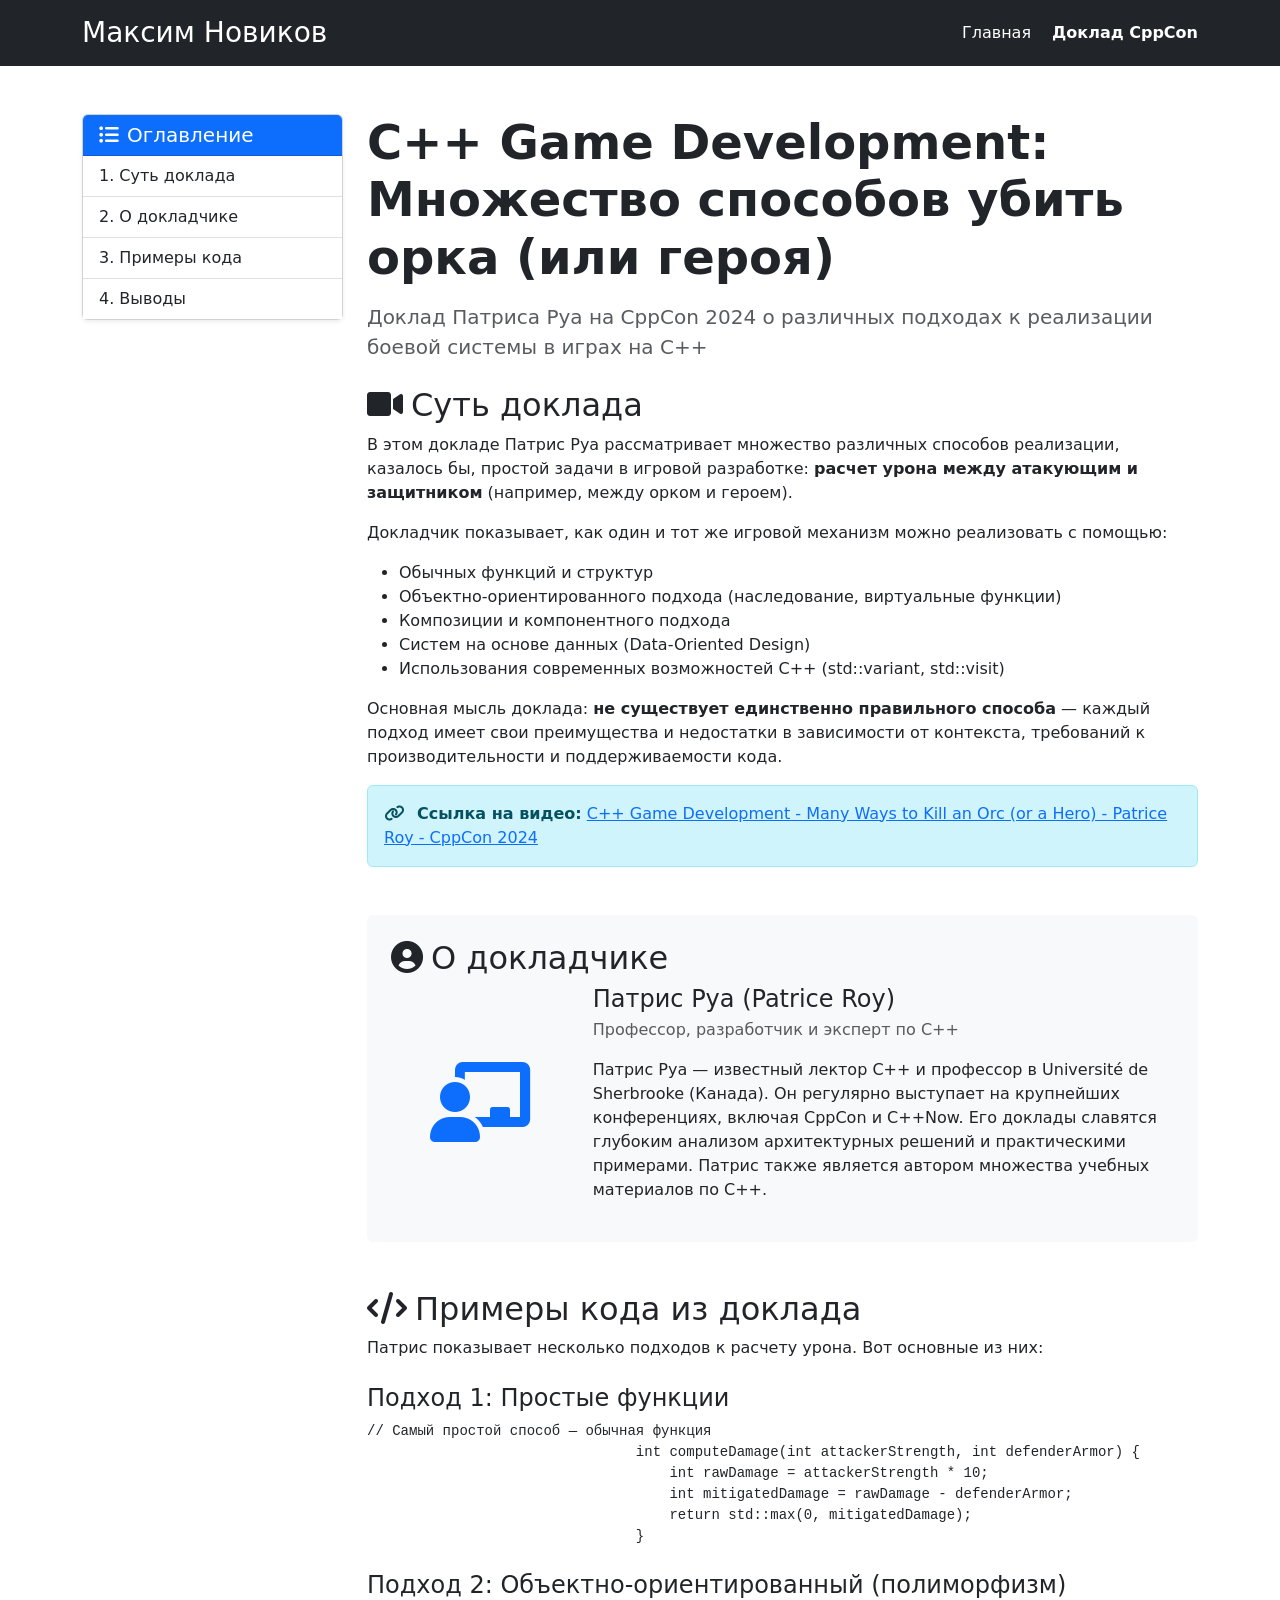
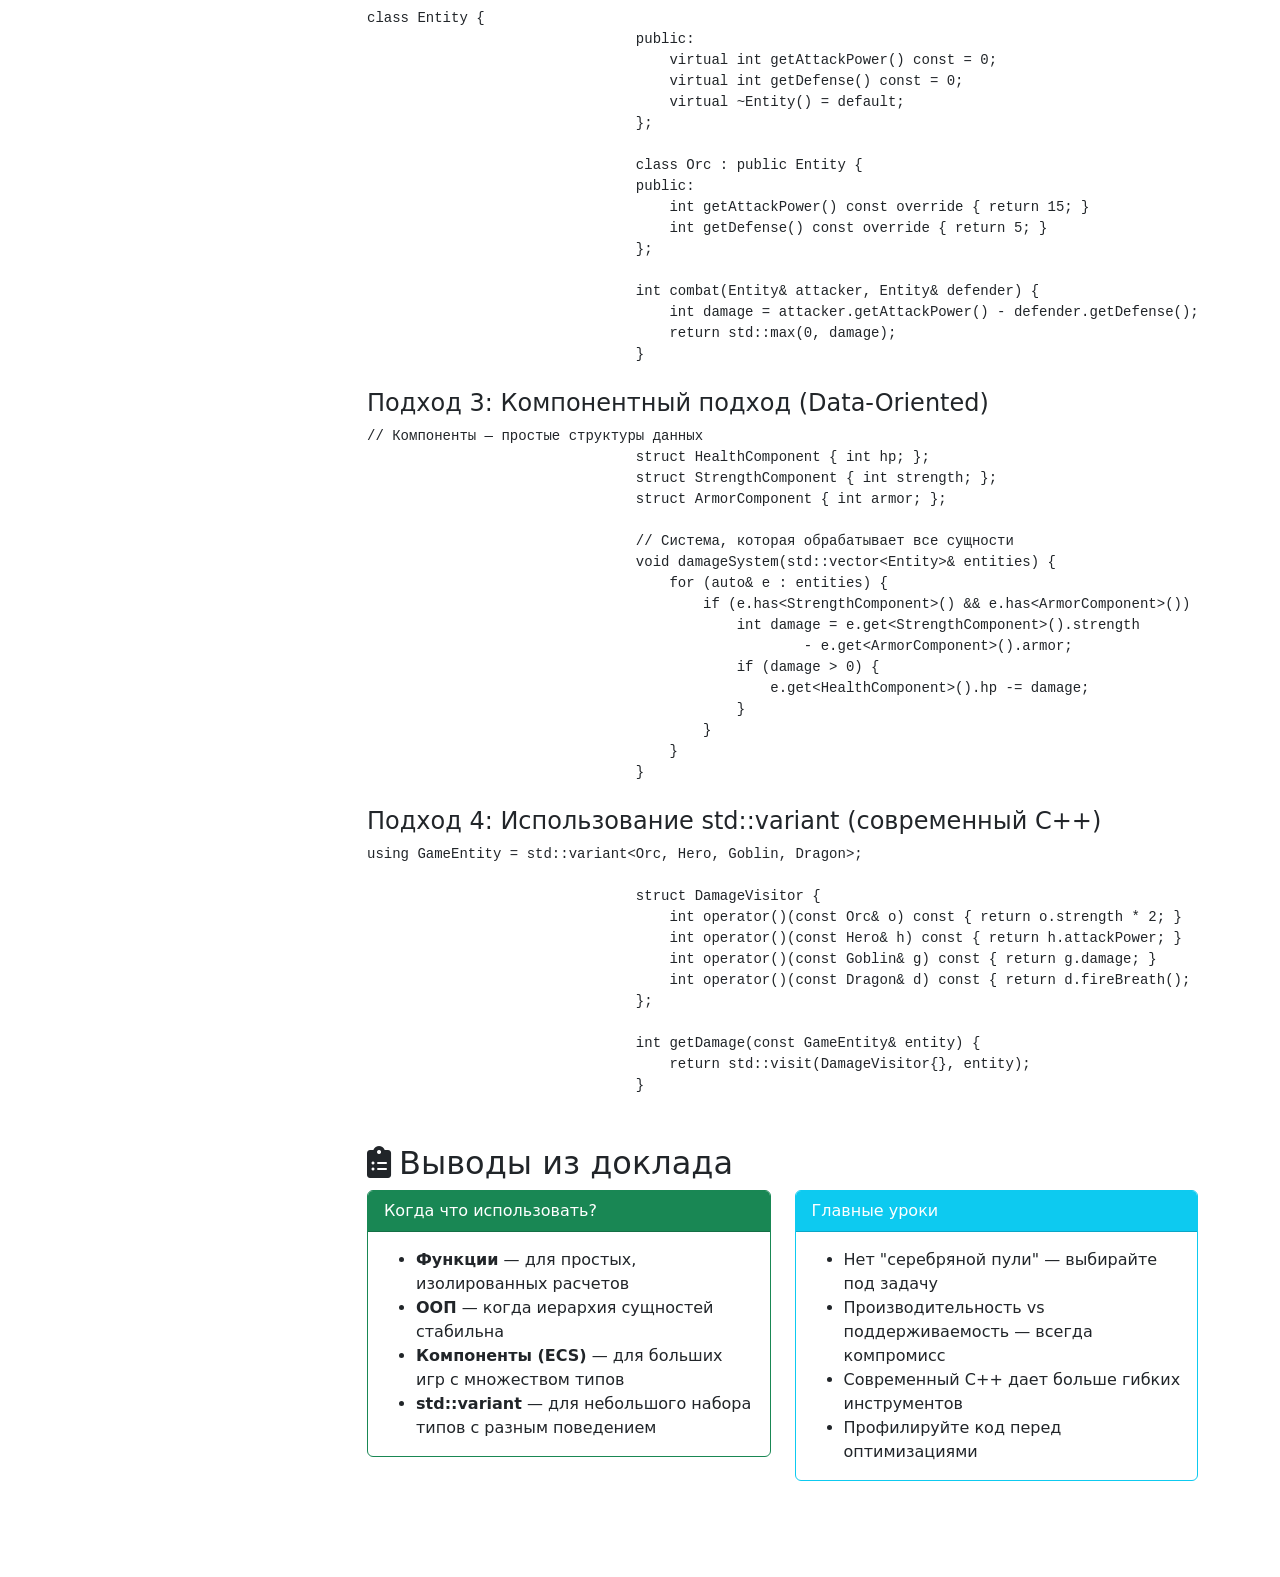
==== doklad.html @ 20f60c04 "Add files via upload" ====
<!DOCTYPE html>
<html lang="ru">
<head>
    <meta charset="UTF-8">
    <meta name="viewport" content="width=device-width, initial-scale=1">
    <title>Максим Новиков | Доклад CppCon 2024</title>
    <link href="https://cdn.jsdelivr.net/npm/bootstrap@5.3.8/dist/css/bootstrap.min.css" rel="stylesheet" integrity="sha384-sRIl4kxILFvY47J16cr9ZwB07vP4J8+LH7qKQnuqkuIAvNWLzeN8tE5YBujZqJLB" crossorigin="anonymous">
    <link rel="stylesheet" href="https://cdnjs.cloudflare.com/ajax/libs/font-awesome/6.0.0/css/all.min.css">
    <link rel="stylesheet" href="css/styles.css">
</head>
<body>
    <div> <!--основной блок-->
        <div>
            <div class="bg-dark text-white py-3">
                <div class="container">
                    <div class="row align-items-center">
                        <div class="col-md-6">
                            <h3 class="mb-0">Максим Новиков</h3>
                        </div>
                        <div class="col-md-6 text-md-end">
                            <a href="index.html" class="text-white me-3 text-decoration-none">Главная</a>
                            <a href="doklad.html" class="text-white text-decoration-none fw-bold">Доклад CppCon</a>
                        </div>
                    </div>
                </div>
            </div>
        </div>

        <div> <!--основа-->
            <div class="container my-5">
                <div class="row">
                    <!-- бок оглаве -->
                    <div class="col-lg-3 mb-4">
                        <div class="card shadow-sm">
                            <div class="card-header bg-primary text-white">
                                <h5 class="mb-0"><i class="fas fa-list-ul me-2"></i>Оглавление</h5>
                            </div>
                            <div class="card-body p-0">
                                <div class="list-group list-group-flush">
                                    <a href="#summary" class="list-group-item list-group-item-action">1. Суть доклада</a>
                                    <a href="#speaker" class="list-group-item list-group-item-action">2. О докладчике</a>
                                    <a href="#code-examples" class="list-group-item list-group-item-action">3. Примеры кода</a>
                                    <a href="#conclusion" class="list-group-item list-group-item-action">4. Выводы</a>
                                </div>
                            </div>
                        </div>
                    </div>

                    <!-- основное содержание -->
                    <div class="col-lg-9">
                        <h1 class="display-5 fw-bold mb-3">C++ Game Development: Множество способов убить орка (или героя)</h1>
                        <p class="lead text-muted mb-4">Доклад Патриса Руа на CppCon 2024 о различных подходах к реализации боевой системы в играх на C++</p>

                        <!-- блок 1: суть доклада -->
                        <div id="summary" class="mb-5">
                            <h2 class="section-title"><i class="fas fa-video me-2"></i>Суть доклада</h2>
                            <p>В этом докладе Патрис Руа рассматривает множество различных способов реализации, казалось бы, простой задачи в игровой разработке: <b>расчет урона между атакующим и защитником</b> (например, между орком и героем).</p>
                            <p>Докладчик показывает, как один и тот же игровой механизм можно реализовать с помощью:</p>
                            <ul>
                                <li>Обычных функций и структур</li>
                                <li>Объектно-ориентированного подхода (наследование, виртуальные функции)</li>
                                <li>Композиции и компонентного подхода</li>
                                <li>Систем на основе данных (Data-Oriented Design)</li>
                                <li>Использования современных возможностей C++ (std::variant, std::visit)</li>
                            </ul>
                            <p>Основная мысль доклада: <b>не существует единственно правильного способа</b> — каждый подход имеет свои преимущества и недостатки в зависимости от контекста, требований к производительности и поддерживаемости кода.</p>
                            <div class="alert alert-info mt-3">
                                <i class="fas fa-link me-2"></i>
                                <b>Ссылка на видео:</b> 
                                <a href="https://www.youtube.com/watch?v=g-SnU4xRHMQ" target="_blank">C++ Game Development - Many Ways to Kill an Orc (or a Hero) - Patrice Roy - CppCon 2024</a>
                            </div>
                        </div>

                        <!-- блок 2: о докладчике -->
                        <div id="speaker" class="mb-5 p-4 bg-light rounded">
                            <h2 class="section-title"><i class="fas fa-user-circle me-2"></i>О докладчике</h2>
                            <div class="row align-items-center">
                                <div class="col-md-3 text-center">
                                    <i class="fas fa-chalkboard-teacher fa-5x text-primary"></i>
                                </div>
                                <div class="col-md-9">
                                    <h4 class="mb-1">Патрис Руа (Patrice Roy)</h4>
                                    <p class="text-muted">Профессор, разработчик и эксперт по C++</p>
                                    <p>Патрис Руа — известный лектор C++ и профессор в Université de Sherbrooke (Канада). Он регулярно выступает на крупнейших конференциях, включая CppCon и C++Now. Его доклады славятся глубоким анализом архитектурных решений и практическими примерами. Патрис также является автором множества учебных материалов по C++.</p>
                                </div>
                            </div>
                        </div>

                        <!-- блок 3: примеры кода -->
                        <div id="code-examples" class="mb-5">
                            <h2 class="section-title"><i class="fas fa-code me-2"></i>Примеры кода из доклада</h2>
                            <p>Патрис показывает несколько подходов к расчету урона. Вот основные из них:</p>

                            <h4 class="mt-4">Подход 1: Простые функции</h4>
                            <div class="code-block">
                                <pre><code>// Самый простой способ — обычная функция
                                int computeDamage(int attackerStrength, int defenderArmor) {
                                    int rawDamage = attackerStrength * 10;
                                    int mitigatedDamage = rawDamage - defenderArmor;
                                    return std::max(0, mitigatedDamage);
                                }</code></pre>
                            </div>

                            <h4 class="mt-4">Подход 2: Объектно-ориентированный (полиморфизм)</h4>
                            <div class="code-block">
                                <pre><code>class Entity {
                                public:
                                    virtual int getAttackPower() const = 0;
                                    virtual int getDefense() const = 0;
                                    virtual ~Entity() = default;
                                };

                                class Orc : public Entity {
                                public:
                                    int getAttackPower() const override { return 15; }
                                    int getDefense() const override { return 5; }
                                };

                                int combat(Entity&amp; attacker, Entity&amp; defender) {
                                    int damage = attacker.getAttackPower() - defender.getDefense();
                                    return std::max(0, damage);
                                }</code></pre>
                            </div>

                            <h4 class="mt-4">Подход 3: Компонентный подход (Data-Oriented)</h4>
                            <div class="code-block">
                                <pre><code>// Компоненты — простые структуры данных
                                struct HealthComponent { int hp; };
                                struct StrengthComponent { int strength; };
                                struct ArmorComponent { int armor; };

                                // Система, которая обрабатывает все сущности
                                void damageSystem(std::vector&lt;Entity&gt;&amp; entities) {
                                    for (auto&amp; e : entities) {
                                        if (e.has&lt;StrengthComponent&gt;() &amp;&amp; e.has&lt;ArmorComponent&gt;()) {
                                            int damage = e.get&lt;StrengthComponent&gt;().strength 
                                                    - e.get&lt;ArmorComponent&gt;().armor;
                                            if (damage > 0) {
                                                e.get&lt;HealthComponent&gt;().hp -= damage;
                                            }
                                        }
                                    }
                                }</code></pre>
                            </div>

                            <h4 class="mt-4">Подход 4: Использование std::variant (современный C++)</h4>
                            <div class="code-block">
                                <pre><code>using GameEntity = std::variant&lt;Orc, Hero, Goblin, Dragon&gt;;

                                struct DamageVisitor {
                                    int operator()(const Orc&amp; o) const { return o.strength * 2; }
                                    int operator()(const Hero&amp; h) const { return h.attackPower; }
                                    int operator()(const Goblin&amp; g) const { return g.damage; }
                                    int operator()(const Dragon&amp; d) const { return d.fireBreath(); }
                                };

                                int getDamage(const GameEntity&amp; entity) {
                                    return std::visit(DamageVisitor{}, entity);
                                }</code></pre>
                            </div>
                        </div>

                        <!-- блок 4: выводы -->
                        <div id="conclusion" class="mb-5">
                            <h2 class="section-title"><i class="fas fa-clipboard-list me-2"></i>Выводы из доклада</h2>
                            <div class="row">
                                <div class="col-md-6">
                                    <div class="card border-success mb-3">
                                        <div class="card-header bg-success text-white">Когда что использовать?</div>
                                        <div class="card-body">
                                            <ul class="mb-0">
                                                <li><b>Функции</b> — для простых, изолированных расчетов</li>
                                                <li><b>ООП</b> — когда иерархия сущностей стабильна</li>
                                                <li><b>Компоненты (ECS)</b> — для больших игр с множеством типов</li>
                                                <li><b>std::variant</b> — для небольшого набора типов с разным поведением</li>
                                            </ul>
                                        </div>
                                    </div>
                                </div>
                                <div class="col-md-6">
                                    <div class="card border-info">
                                        <div class="card-header bg-info text-white">Главные уроки</div>
                                        <div class="card-body">
                                            <ul class="mb-0">
                                                <li>Нет "серебряной пули" — выбирайте под задачу</li>
                                                <li>Производительность vs поддерживаемость — всегда компромисс</li>
                                                <li>Современный C++ дает больше гибких инструментов</li>
                                                <li>Профилируйте код перед оптимизациями</li>
                                            </ul>
                                        </div>
                                    </div>
                                </div>
                            </div>
                        </div>
                    </div>
                </div>
            </div>
        </div>
    </div>
</body>
</html>
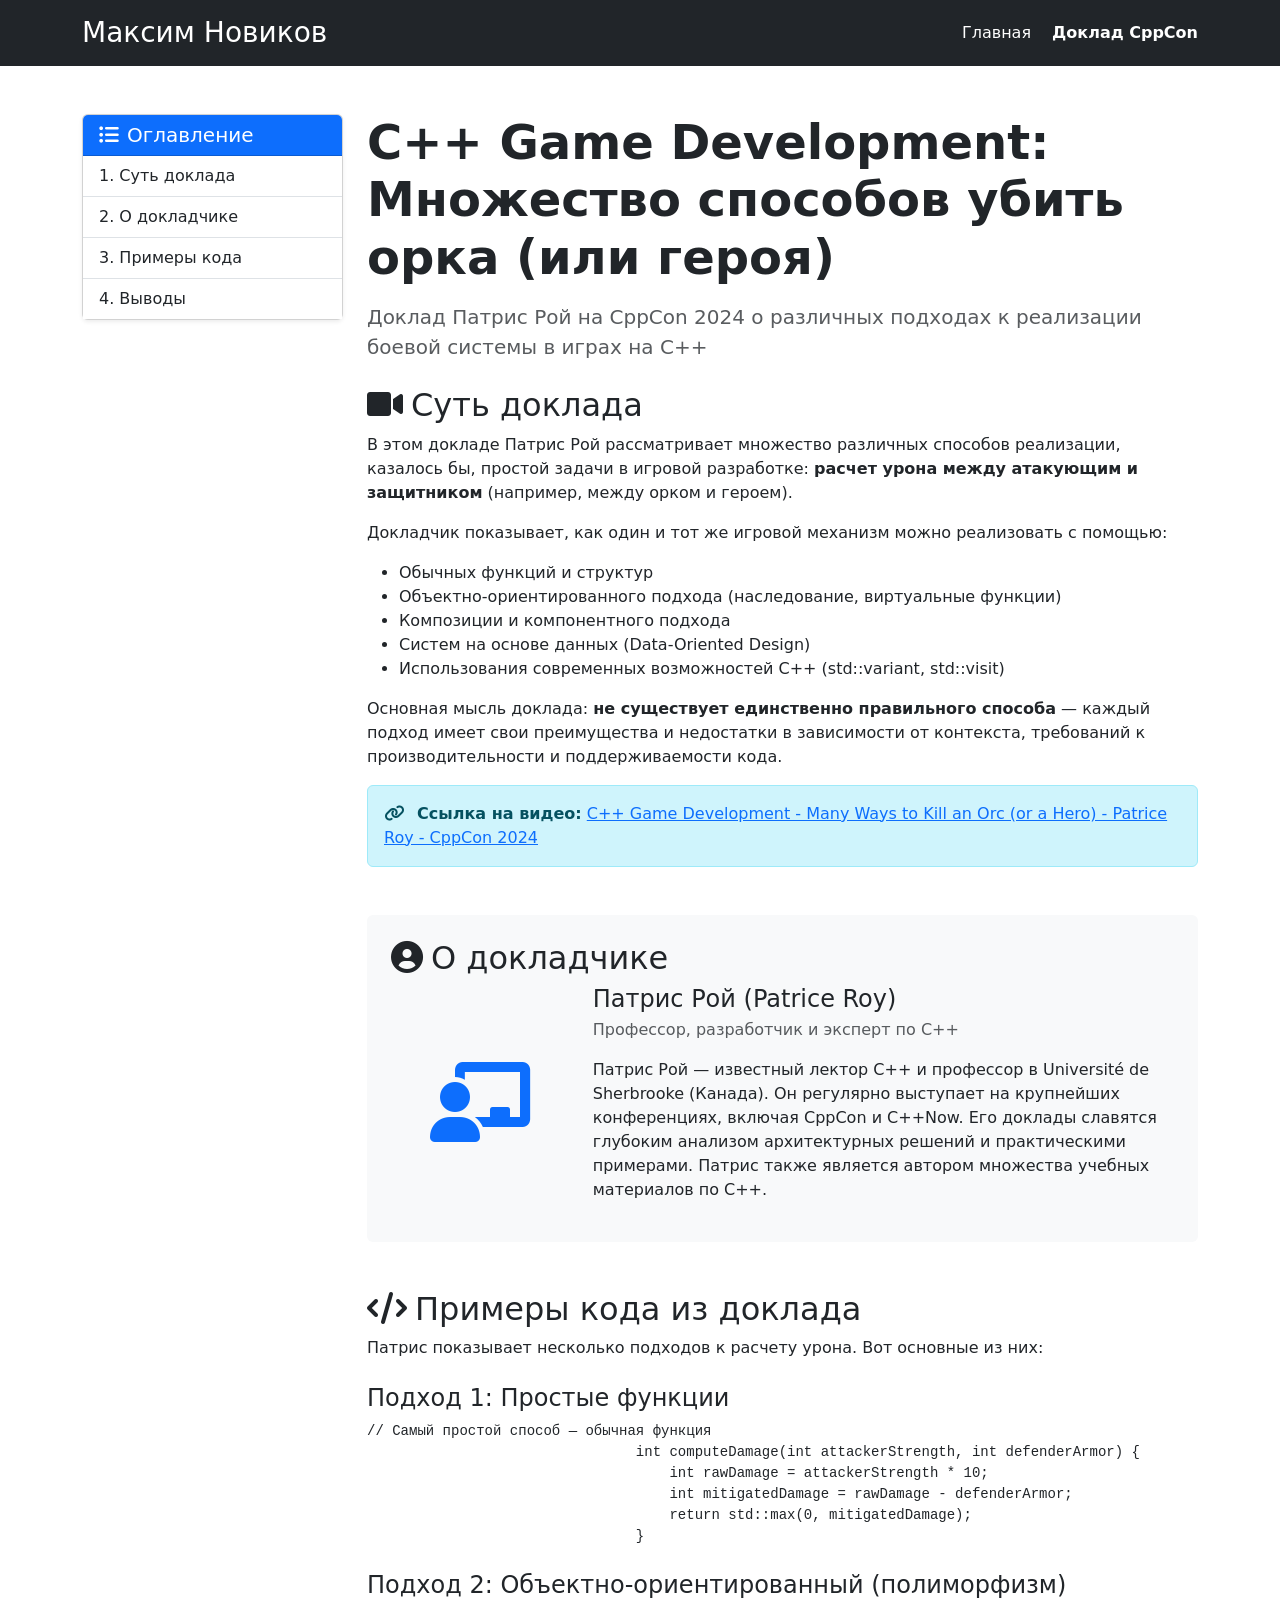
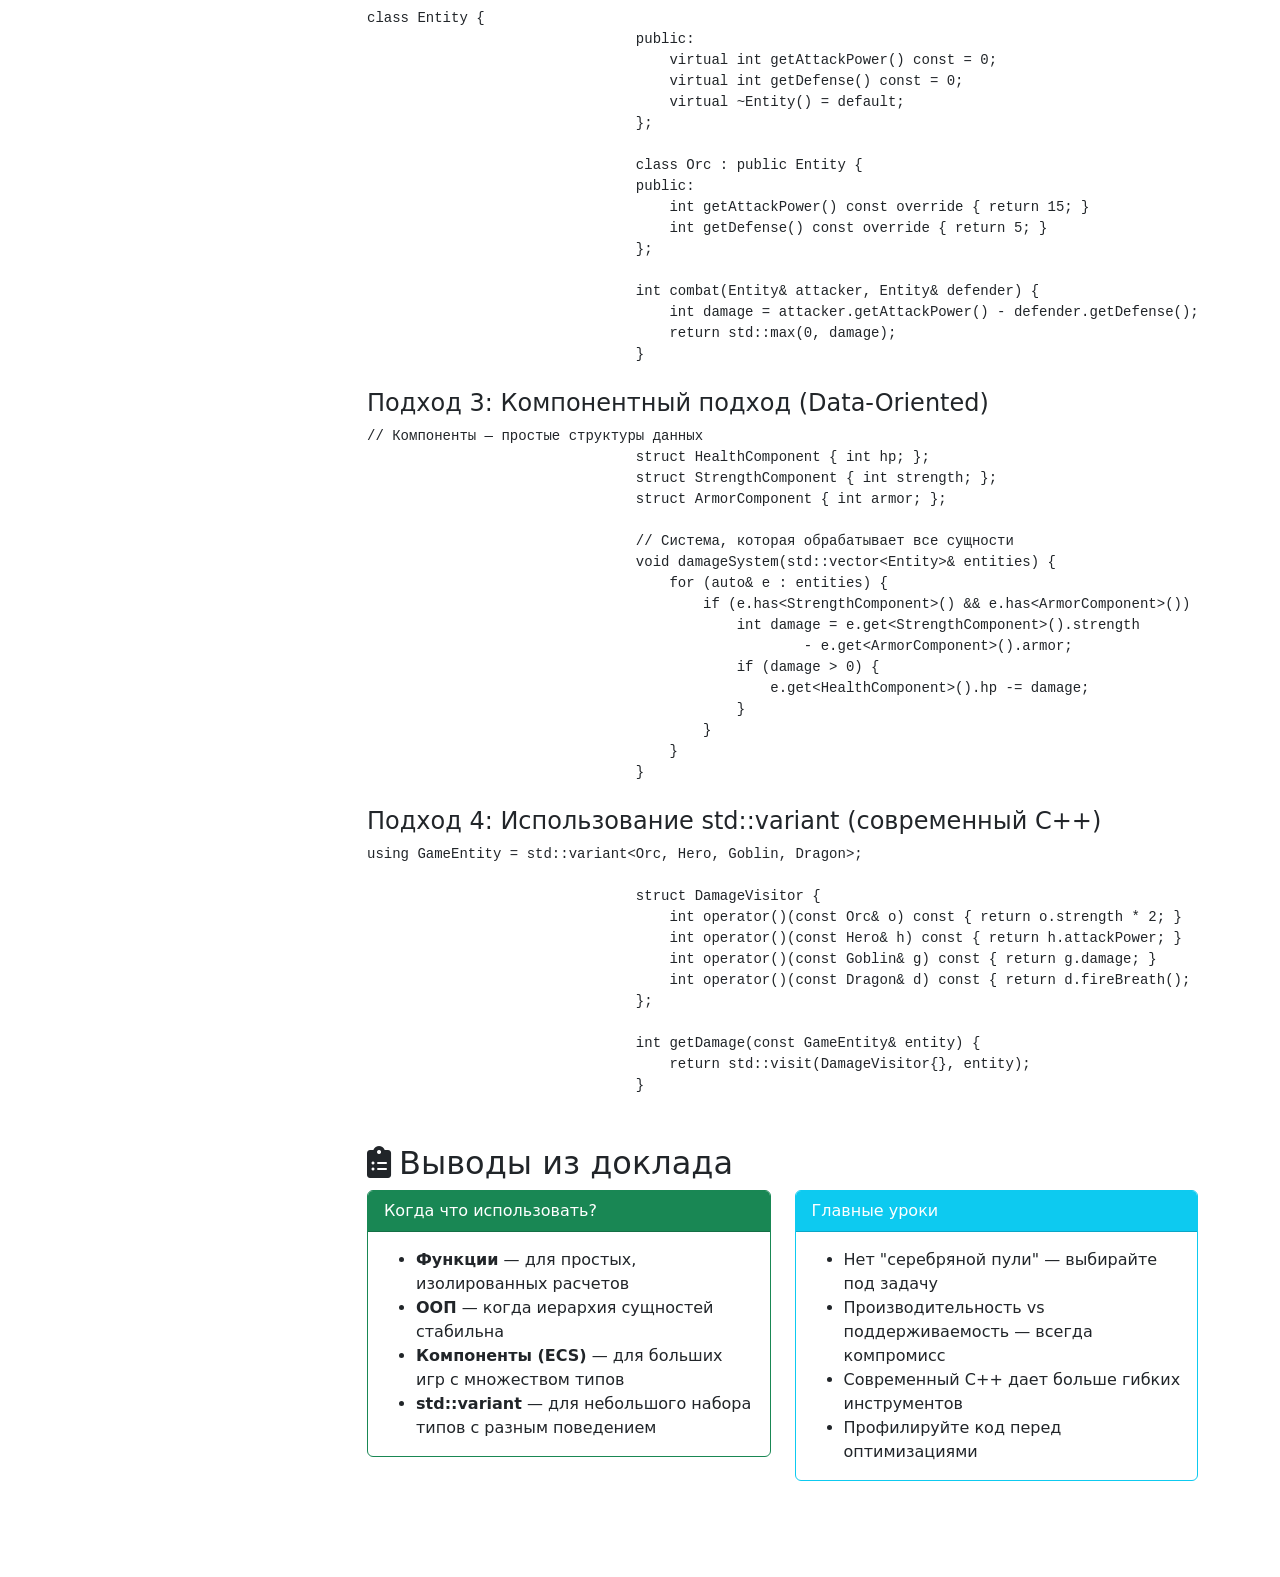
==== commit b34f869f: "Add files via upload" ====
--- a/doklad.html
+++ b/doklad.html
@@ -49,12 +49,12 @@
                     <!-- основное содержание -->
                     <div class="col-lg-9">
                         <h1 class="display-5 fw-bold mb-3">C++ Game Development: Множество способов убить орка (или героя)</h1>
-                        <p class="lead text-muted mb-4">Доклад Патриса Руа на CppCon 2024 о различных подходах к реализации боевой системы в играх на C++</p>
+                        <p class="lead text-muted mb-4">Доклад Патрис Рой на CppCon 2024 о различных подходах к реализации боевой системы в играх на C++</p>
 
                         <!-- блок 1: суть доклада -->
                         <div id="summary" class="mb-5">
                             <h2 class="section-title"><i class="fas fa-video me-2"></i>Суть доклада</h2>
-                            <p>В этом докладе Патрис Руа рассматривает множество различных способов реализации, казалось бы, простой задачи в игровой разработке: <b>расчет урона между атакующим и защитником</b> (например, между орком и героем).</p>
+                            <p>В этом докладе Патрис Рой рассматривает множество различных способов реализации, казалось бы, простой задачи в игровой разработке: <b>расчет урона между атакующим и защитником</b> (например, между орком и героем).</p>
                             <p>Докладчик показывает, как один и тот же игровой механизм можно реализовать с помощью:</p>
                             <ul>
                                 <li>Обычных функций и структур</li>
@@ -79,9 +79,9 @@
                                     <i class="fas fa-chalkboard-teacher fa-5x text-primary"></i>
                                 </div>
                                 <div class="col-md-9">
-                                    <h4 class="mb-1">Патрис Руа (Patrice Roy)</h4>
+                                    <h4 class="mb-1">Патрис Рой (Patrice Roy)</h4>
                                     <p class="text-muted">Профессор, разработчик и эксперт по C++</p>
-                                    <p>Патрис Руа — известный лектор C++ и профессор в Université de Sherbrooke (Канада). Он регулярно выступает на крупнейших конференциях, включая CppCon и C++Now. Его доклады славятся глубоким анализом архитектурных решений и практическими примерами. Патрис также является автором множества учебных материалов по C++.</p>
+                                    <p>Патрис Рой — известный лектор C++ и профессор в Université de Sherbrooke (Канада). Он регулярно выступает на крупнейших конференциях, включая CppCon и C++Now. Его доклады славятся глубоким анализом архитектурных решений и практическими примерами. Патрис также является автором множества учебных материалов по C++.</p>
                                 </div>
                             </div>
                         </div>
